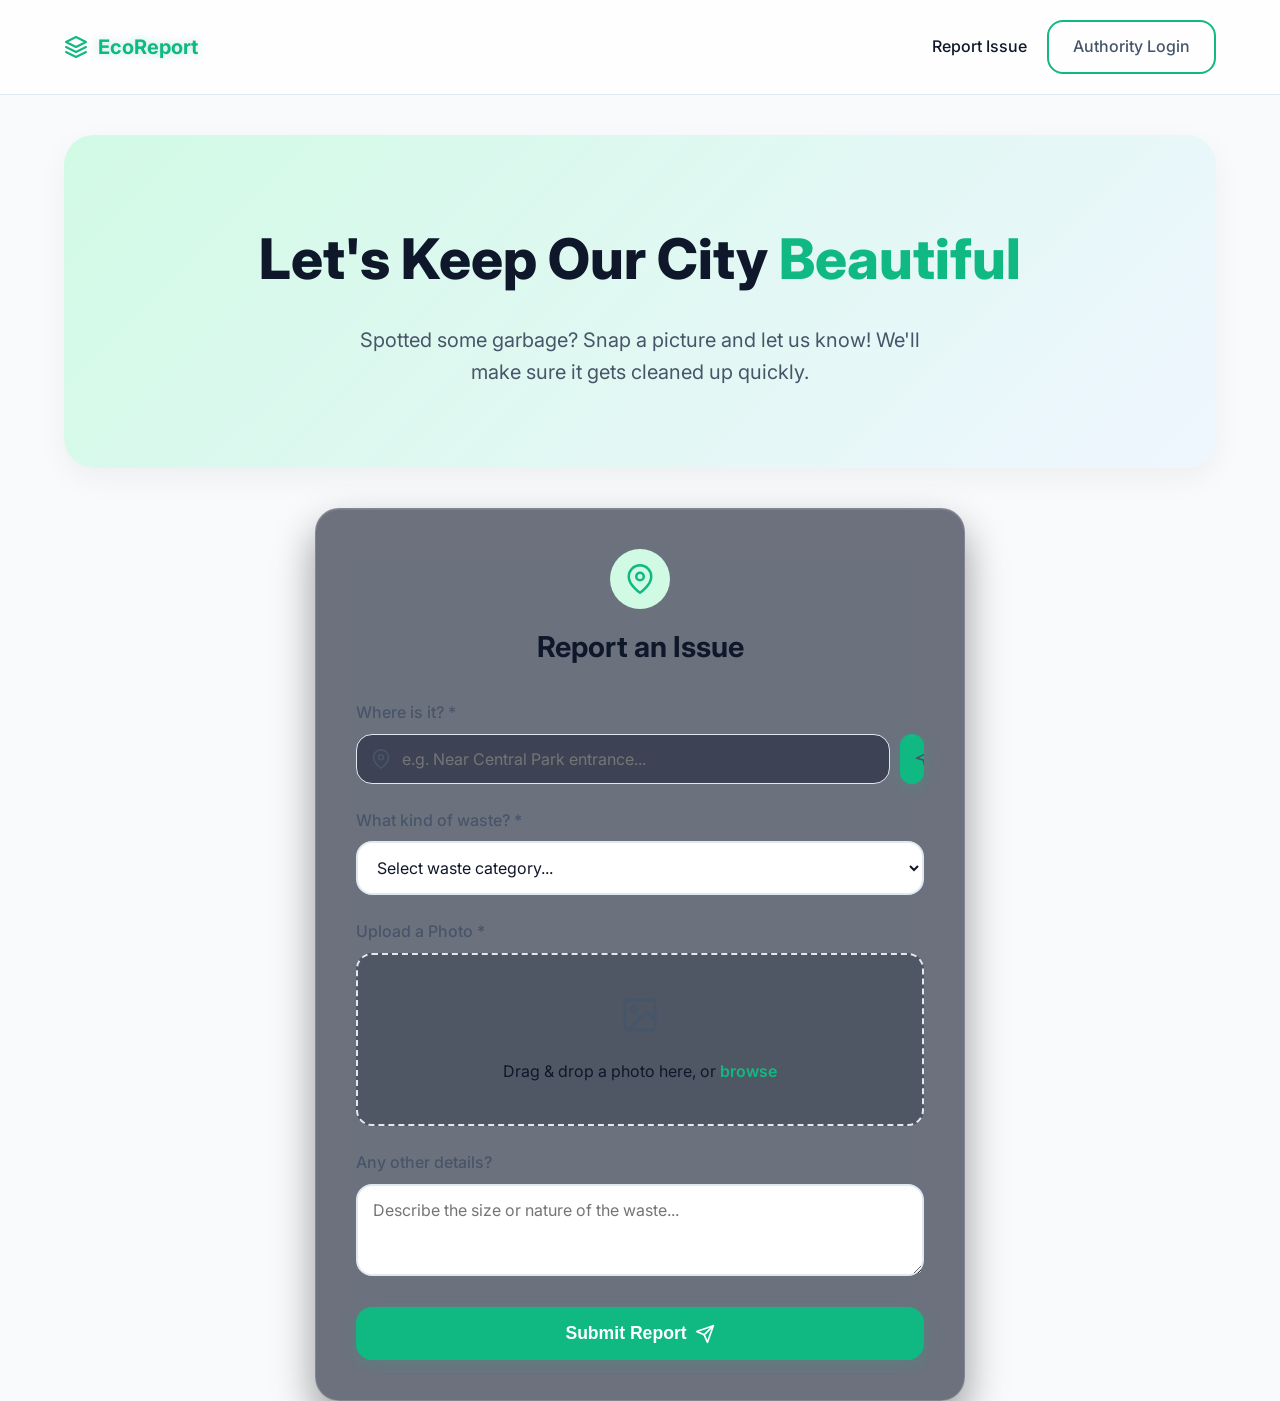
==== frontend/index.html @ 8bbca6fe "Add files via upload" ====
<!DOCTYPE html>
<html lang="en">
<head>
    <meta charset="UTF-8">
    <meta name="viewport" content="width=device-width, initial-scale=1.0">
    <title>EcoReport - Smart Garbage Reporting System</title>
    <meta name="description" content="Report garbage problems in your area. Help municipal authorities track and resolve issues.">
    <link rel="preconnect" href="https://fonts.googleapis.com">
    <link rel="preconnect" href="https://fonts.gstatic.com" crossorigin>
    <link href="https://fonts.googleapis.com/css2?family=Inter:wght@300;400;500;600;700&display=swap" rel="stylesheet">
    <link rel="stylesheet" href="css/style.css">
</head>
<body>
    <nav class="navbar">
        <div class="container nav-container">
            <div class="logo">
                <svg width="24" height="24" viewBox="0 0 24 24" fill="none" stroke="currentColor" stroke-width="2" stroke-linecap="round" stroke-linejoin="round">
                    <path d="M12 2L2 7l10 5 10-5-10-5zM2 17l10 5 10-5M2 12l10 5 10-5"></path>
                </svg>
                <span>EcoReport</span>
            </div>
            <div class="nav-links">
                <a href="index.html" class="active">Report Issue</a>
                <a href="dashboard.html" class="btn-outline">Authority Login</a>
            </div>
        </div>
    </nav>

    <main class="container">
        <section class="hero-vibrant" style="display: flex; justify-content: center; align-items: center; min-height: 300px;">
            <div class="hero-content-vibrant" style="display: flex; flex-direction: column; align-items: center; text-align: center;">
                <h1 style="text-align: center; width: 100%;">Let's Keep Our City <span class="highlight-text">Beautiful</span></h1>
                <p style="text-align: center; width: 100%;">Spotted some garbage? Snap a picture and let us know! We'll make sure it gets cleaned up quickly.</p>
            </div>
        </section>

        <section class="report-section-vibrant">
            <div class="glass-card report-card" style="margin: 0 auto; max-width: 650px;">
                <div style="text-align: center; margin-bottom: 30px;">
                    <div style="background: var(--success-bg); color: var(--success-color); width: 60px; height: 60px; border-radius: 50%; display: flex; align-items: center; justify-content: center; margin: 0 auto 15px;">
                        <svg width="30" height="30" viewBox="0 0 24 24" fill="none" stroke="currentColor" stroke-width="2" stroke-linecap="round" stroke-linejoin="round"><path d="M21 10c0 7-9 13-9 13s-9-6-9-13a9 9 0 0 1 18 0z"></path><circle cx="12" cy="10" r="3"></circle></svg>
                    </div>
                    <h2 style="font-size: 1.8rem; color: var(--text-primary); font-weight: 700;">Report an Issue</h2>
                </div>
                
                <form id="report-form">
                    <div class="form-group">
                        <label for="location">Where is it? *</label>
                        <div class="input-with-icon" style="display: flex; gap: 10px;">
                            <div style="position: relative; flex: 1;">
                                <svg width="20" height="20" viewBox="0 0 24 24" fill="none" stroke="currentColor" stroke-width="2" stroke-linecap="round" stroke-linejoin="round" style="position: absolute; left: 15px; top: 50%; transform: translateY(-50%); color: var(--text-secondary);">
                                    <path d="M21 10c0 7-9 13-9 13s-9-6-9-13a9 9 0 0 1 18 0z"></path>
                                    <circle cx="12" cy="10" r="3"></circle>
                                </svg>
                                <input type="text" id="location" placeholder="e.g. Near Central Park entrance..." required style="width: 100%; padding-left: 45px;">
                            </div>
                            <button type="button" id="geo-btn" class="btn-primary" style="padding: 12px; display: flex; align-items: center; justify-content: center;" title="Use Current Location">
                                <svg width="20" height="20" viewBox="0 0 24 24" fill="none" stroke="currentColor" stroke-width="2" stroke-linecap="round" stroke-linejoin="round">
                                    <polygon points="3 11 22 2 13 21 11 13 3 11"></polygon>
                                </svg>
                            </button>
                        </div>
                    </div>
                    
                    <div class="form-group">
                        <label for="waste-type">What kind of waste? *</label>
                        <select id="waste-type" required style="width: 100%; padding: 14px 15px; background: var(--card-bg); border: 2px solid var(--border-color); border-radius: var(--radius-md); color: var(--text-primary); font-family: inherit; font-size: 1rem; outline: none; transition: var(--transition);">
                            <option value="" disabled selected>Select waste category...</option>
                            <option value="Plastic/Packaging">Plastic & Packaging</option>
                            <option value="Organic/Food">Organic & Food Waste</option>
                            <option value="E-Waste">E-Waste</option>
                            <option value="Construction/Debris">Construction Debris</option>
                            <option value="Mixed/Other">Mixed or Other</option>
                        </select>
                    </div>
                    
                    <div class="form-group">
                        <label>Upload a Photo *</label>
                        <div class="file-upload" id="drop-zone">
                            <svg width="40" height="40" viewBox="0 0 24 24" fill="none" stroke="currentColor" stroke-width="2" stroke-linecap="round" stroke-linejoin="round" class="upload-icon">
                                <rect x="3" y="3" width="18" height="18" rx="2" ry="2"></rect>
                                <circle cx="8.5" cy="8.5" r="1.5"></circle>
                                <polyline points="21 15 16 10 5 21"></polyline>
                            </svg>
                            <p>Drag & drop a photo here, or <span>browse</span></p>
                            <input type="file" id="photo-upload" accept="image/*" required>
                            <img id="image-preview" src="" alt="Preview" style="display: none; border-radius: 12px; margin-top: 15px;">
                        </div>
                    </div>

                    <div class="form-group">
                        <label for="description">Any other details?</label>
                        <textarea id="description" rows="3" placeholder="Describe the size or nature of the waste..." style="width: 100%; padding: 14px 15px; background: var(--card-bg); border: 2px solid var(--border-color); border-radius: var(--radius-md); color: var(--text-primary); font-family: inherit; font-size: 1rem; outline: none; transition: var(--transition); resize: vertical;"></textarea>
                    </div>

                    <button type="submit" class="btn-primary" id="submit-btn" style="width: 100%; justify-content: center; font-size: 1.1rem; padding: 16px;">
                        <span>Submit Report</span>
                        <svg width="20" height="20" viewBox="0 0 24 24" fill="none" stroke="currentColor" stroke-width="2" stroke-linecap="round" stroke-linejoin="round">
                            <line x1="22" y1="2" x2="11" y2="13"></line>
                            <polygon points="22 2 15 22 11 13 2 9 22 2"></polygon>
                        </svg>
                    </button>
                </form>
                
                <div id="success-message" class="success-message" style="display: none; text-align: center; padding: 40px 20px;">
                    <div class="success-icon" style="width: 80px; height: 80px; background: var(--success-bg); color: var(--success-color); border-radius: 50%; display: flex; align-items: center; justify-content: center; margin: 0 auto 20px;">
                        <svg width="40" height="40" viewBox="0 0 24 24" fill="none" stroke="currentColor" stroke-width="3" stroke-linecap="round" stroke-linejoin="round">
                            <polyline points="20 6 9 17 4 12"></polyline>
                        </svg>
                    </div>
                    <h3 style="font-size: 1.8rem; margin-bottom: 10px;">Awesome!</h3>
                    <p style="color: var(--text-secondary); font-size: 1.1rem; margin-bottom: 30px;">Your report has been successfully submitted.<br>Thank you for keeping our city clean!</p>
                    <button class="btn-outline" id="new-report-btn" style="padding: 12px 24px;">Report Another Issue</button>
                </div>
            </div>
        </section>
    </main>

    <script src="js/main.js"></script>
</body>
</html>
---- frontend/css/style.css ----
:root {
    /* Color Palette */
    --primary-color: #10b981;
    --primary-hover: #059669;
    --secondary-color: #3b82f6;
    --bg-color: #f8fafc;
    --card-bg: #ffffff;
    --text-primary: #0f172a;
    --text-secondary: #475569;
    --border-color: #e2e8f0;
    
    /* Status Colors */
    --warning-color: #f59e0b;
    --warning-bg: #fef3c7;
    --success-color: #10b981;
    --success-bg: #d1fae5;

    /* UI Elements */
    --radius-md: 16px;
    --radius-lg: 24px;
    --shadow-glass: 0 10px 40px rgba(0, 0, 0, 0.05);
    --transition: all 0.3s cubic-bezier(0.25, 0.8, 0.25, 1);
}

* {
    margin: 0;
    padding: 0;
    box-sizing: border-box;
}

body {
    font-family: 'Inter', sans-serif;
    background-color: var(--bg-color);
    color: var(--text-primary);
    line-height: 1.6;
    min-height: 100vh;
    background-image: none;
    animation: none;
}

/* Utilities */
.container {
    max-width: 1200px;
    margin: 0 auto;
    padding: 0 24px;
}

.text-warning { color: var(--warning-color); }
.text-success { color: var(--success-color); }
.mt-4 { margin-top: 1rem; }

/* Navigation */
.navbar {
    padding: 20px 0;
    position: sticky;
    top: 0;
    z-index: 100;
    backdrop-filter: blur(12px);
    -webkit-backdrop-filter: blur(12px);
    border-bottom: 1px solid var(--border-color);
    background: rgba(255, 255, 255, 0.8);
}

.nav-container {
    display: flex;
    justify-content: space-between;
    align-items: center;
}

.logo {
    display: flex;
    align-items: center;
    gap: 10px;
    font-size: 1.25rem;
    font-weight: 700;
    color: var(--primary-color);
    text-shadow: 0 0 10px rgba(16, 185, 129, 0.3);
}

.nav-links {
    display: flex;
    gap: 20px;
    align-items: center;
}

.nav-links a {
    color: var(--text-secondary);
    text-decoration: none;
    font-weight: 500;
    transition: var(--transition);
}

.nav-links a:hover, .nav-links a.active {
    color: var(--text-primary);
}

/* Buttons */
.btn-primary, .btn-outline {
    display: inline-flex;
    align-items: center;
    justify-content: center;
    gap: 8px;
    padding: 12px 24px;
    border-radius: var(--radius-md);
    font-weight: 600;
    font-size: 1rem;
    cursor: pointer;
    transition: var(--transition);
    border: none;
}

.btn-primary {
    background: var(--primary-color);
    color: white;
    box-shadow: 0 4px 15px rgba(16, 185, 129, 0.2);
    position: relative;
    overflow: hidden;
    z-index: 1;
}

.btn-primary:hover {
    background: var(--primary-hover);
    transform: translateY(-3px) scale(1.02);
    box-shadow: 0 8px 25px rgba(16, 185, 129, 0.3);
}

.btn-outline {
    background: transparent;
    border: 2px solid var(--primary-color);
    color: var(--primary-color);
    font-weight: 600;
}

.btn-outline:hover {
    background: rgba(16, 185, 129, 0.05);
}

/* Vibrant Hero Section */
.hero-vibrant {
    padding: 80px 20px;
    text-align: center;
    background: linear-gradient(135deg, #d1fae5 0%, #eff6ff 100%);
    border-radius: 30px;
    margin: 40px 0;
    box-shadow: 0 10px 30px rgba(0,0,0,0.05);
}

.hero-content-vibrant h1 {
    font-size: 3.5rem;
    font-weight: 800;
    color: var(--text-primary);
    margin-bottom: 20px;
}

.highlight-text {
    color: var(--primary-color);
}

.hero-content-vibrant p {
    font-size: 1.25rem;
    color: var(--text-secondary);
    max-width: 600px;
    margin: 0 auto;
}

.glass-card {
    background: var(--card-bg);
    border: 1px solid var(--border-color);
    border-radius: var(--radius-lg);
    padding: 40px;
    box-shadow: var(--shadow-glass);
    transition: transform 0.3s ease, box-shadow 0.3s ease;
}

.glass-card:hover {
    transform: translateY(-5px);
    box-shadow: 0 25px 50px rgba(0, 0, 0, 0.08);
}


/* Glassmorphism Cards */
.glass-card {
    background: rgba(15, 23, 42, 0.6);
    backdrop-filter: blur(20px);
    -webkit-backdrop-filter: blur(20px);
    border: 1px solid rgba(255, 255, 255, 0.15);
    border-radius: 24px;
    padding: 40px;
    box-shadow: 0 20px 40px rgba(0, 0, 0, 0.4), inset 0 1px 0 rgba(255, 255, 255, 0.1);
    transition: transform 0.3s ease, box-shadow 0.3s ease;
}

.glass-card:hover {
    transform: translateY(-5px);
    box-shadow: 0 25px 50px rgba(0, 0, 0, 0.5), inset 0 1px 0 rgba(255, 255, 255, 0.2);
}

/* Report Section */
.report-section {
    max-width: 600px;
    margin: 0 auto 80px;
}

.report-card h2 {
    margin-bottom: 30px;
    font-size: 1.75rem;
}

.form-group {
    margin-bottom: 24px;
}

.form-group label {
    display: block;
    margin-bottom: 8px;
    font-weight: 500;
    color: var(--text-secondary);
}

input[type="text"], textarea, select {
    width: 100%;
    padding: 14px;
    background: rgba(15, 23, 42, 0.5);
    border: 1px solid var(--border-color);
    border-radius: var(--radius-md);
    color: var(--text-primary);
    font-family: 'Inter', sans-serif;
    font-size: 1rem;
    transition: var(--transition);
}

input[type="text"]:focus, textarea:focus, select:focus {
    outline: none;
    border-color: var(--primary-color);
    box-shadow: 0 0 0 3px rgba(16, 185, 129, 0.2);
}

.input-with-icon {
    position: relative;
}

.input-with-icon svg {
    position: absolute;
    left: 14px;
    top: 50%;
    transform: translateY(-50%);
    color: var(--text-secondary);
}

.input-with-icon input {
    padding-left: 44px;
}

/* File Upload */
.file-upload {
    border: 2px dashed var(--border-color);
    border-radius: var(--radius-md);
    padding: 40px 20px;
    text-align: center;
    cursor: pointer;
    transition: var(--transition);
    position: relative;
    overflow: hidden;
    background: rgba(15, 23, 42, 0.3);
}

.file-upload:hover, .file-upload.dragover {
    border-color: var(--primary-color);
    background: rgba(16, 185, 129, 0.05);
}

.upload-icon {
    color: var(--text-secondary);
    margin-bottom: 16px;
    transition: var(--transition);
}

.file-upload:hover .upload-icon {
    color: var(--primary-color);
    transform: translateY(-5px);
}

.file-upload p span {
    color: var(--primary-color);
    font-weight: 600;
}

.file-upload input[type="file"] {
    position: absolute;
    top: 0;
    left: 0;
    width: 100%;
    height: 100%;
    opacity: 0;
    cursor: pointer;
}

#image-preview {
    max-width: 100%;
    max-height: 200px;
    border-radius: var(--radius-md);
    margin-top: 16px;
    object-fit: cover;
}

button[type="submit"] {
    width: 100%;
}

/* Success Message */
.success-message {
    text-align: center;
    padding: 20px 0;
    animation: fadeIn 0.5s ease-out;
}

.success-icon {
    width: 64px;
    height: 64px;
    background: var(--success-bg);
    color: var(--success-color);
    border-radius: 50%;
    display: flex;
    align-items: center;
    justify-content: center;
    margin: 0 auto 20px;
}

@keyframes fadeIn {
    from { opacity: 0; transform: translateY(10px); }
    to { opacity: 1; transform: translateY(0); }
}

/* Dashboard */
.dashboard-container {
    padding: 40px 24px;
    max-width: 1400px;
    margin: 0 auto;
}

.dashboard-header {
    display: flex;
    justify-content: space-between;
    align-items: flex-end;
    margin-bottom: 40px;
    flex-wrap: wrap;
    gap: 20px;
}

.dashboard-header h1 {
    font-size: 2.5rem;
    margin-bottom: 8px;
}

.stats-cards {
    display: flex;
    gap: 20px;
}

.stat-card {
    background: var(--card-bg);
    border: 1px solid var(--border-color);
    border-radius: var(--radius-md);
    padding: 20px 30px;
    display: flex;
    flex-direction: column;
    align-items: center;
    min-width: 120px;
}

.stat-label {
    font-size: 0.875rem;
    color: var(--text-secondary);
    text-transform: uppercase;
    letter-spacing: 1px;
}

.stat-value {
    font-size: 2rem;
    font-weight: 700;
}

.controls-section {
    display: flex;
    justify-content: space-between;
    margin-bottom: 30px;
    gap: 20px;
    flex-wrap: wrap;
}

.search-bar {
    position: relative;
    flex-grow: 1;
    max-width: 400px;
}

.search-bar svg {
    position: absolute;
    left: 14px;
    top: 50%;
    transform: translateY(-50%);
    color: var(--text-secondary);
}

.search-bar input {
    padding-left: 44px;
}

/* Complaints Grid */
.complaints-grid {
    display: grid;
    grid-template-columns: repeat(auto-fill, minmax(320px, 1fr));
    gap: 24px;
}

.complaint-card {
    background: var(--card-bg);
    border: 1px solid var(--border-color);
    border-radius: var(--radius-lg);
    overflow: hidden;
    transition: var(--transition);
    display: flex;
    flex-direction: column;
}

.complaint-card:hover {
    transform: translateY(-5px);
    box-shadow: var(--shadow-glass);
    border-color: rgba(255, 255, 255, 0.2);
}

.complaint-image {
    width: 100%;
    height: 200px;
    object-fit: cover;
    cursor: pointer;
    border-bottom: 1px solid var(--border-color);
}

.complaint-details {
    padding: 20px;
    flex-grow: 1;
    display: flex;
    flex-direction: column;
}

.complaint-header {
    display: flex;
    justify-content: space-between;
    align-items: flex-start;
    margin-bottom: 12px;
}

.badge {
    padding: 4px 10px;
    border-radius: 20px;
    font-size: 0.75rem;
    font-weight: 600;
    text-transform: uppercase;
    letter-spacing: 0.5px;
}

.badge-pending {
    background: var(--warning-bg);
    color: var(--warning-color);
}

.badge-resolved {
    background: var(--success-bg);
    color: var(--success-color);
}

.complaint-date {
    font-size: 0.875rem;
    color: var(--text-secondary);
}

.complaint-location {
    font-weight: 600;
    margin-bottom: 8px;
    display: flex;
    align-items: flex-start;
    gap: 8px;
}

.complaint-location svg {
    color: var(--primary-color);
    flex-shrink: 0;
    margin-top: 2px;
}

.complaint-desc {
    color: var(--text-secondary);
    font-size: 0.875rem;
    margin-bottom: 20px;
    flex-grow: 1;
}

.complaint-actions {
    margin-top: auto;
}

.resolve-btn {
    width: 100%;
    background: rgba(16, 185, 129, 0.1);
    color: var(--success-color);
    border: 1px solid rgba(16, 185, 129, 0.2);
}

.resolve-btn:hover {
    background: var(--success-color);
    color: white;
}

.empty-state {
    grid-column: 1 / -1;
    text-align: center;
    padding: 60px 20px;
    color: var(--text-secondary);
}

.empty-state svg {
    margin-bottom: 16px;
    opacity: 0.5;
}

/* Modal */
.modal {
    display: none;
    position: fixed;
    z-index: 1000;
    left: 0;
    top: 0;
    width: 100%;
    height: 100%;
    background-color: rgba(0, 0, 0, 0.9);
    backdrop-filter: blur(5px);
}

.modal-content {
    margin: auto;
    display: block;
    max-width: 90%;
    max-height: 90vh;
    position: relative;
    top: 50%;
    transform: translateY(-50%);
}

#modal-image {
    width: 100%;
    height: auto;
    max-height: 90vh;
    object-fit: contain;
    border-radius: var(--radius-md);
}

.close-modal {
    position: absolute;
    top: -40px;
    right: 0;
    color: #f1f1f1;
    font-size: 40px;
    font-weight: bold;
    cursor: pointer;
}

/* Login Overlay */
.login-overlay {
    position: fixed;
    top: 0;
    left: 0;
    width: 100%;
    height: 100%;
    background: rgba(15, 23, 42, 0.9);
    backdrop-filter: blur(8px);
    display: flex;
    align-items: center;
    justify-content: center;
    z-index: 1000;
}

.login-card {
    width: 100%;
    max-width: 400px;
    text-align: center;
}

.login-card h2 {
    margin-bottom: 10px;
}

.login-card p {
    color: var(--text-secondary);
    margin-bottom: 24px;
    font-size: 0.875rem;
}

.login-card input[type="password"] {
    width: 100%;
    padding: 14px;
    background: rgba(15, 23, 42, 0.5);
    border: 1px solid var(--border-color);
    border-radius: var(--radius-md);
    color: var(--text-primary);
    font-family: 'Inter', sans-serif;
    font-size: 1rem;
    transition: var(--transition);
}

.login-card input[type="password"]:focus {
    outline: none;
    border-color: var(--primary-color);
    box-shadow: 0 0 0 3px rgba(16, 185, 129, 0.2);
}

/* Responsive */
@media (max-width: 768px) {
    .hero h1 { font-size: 2.5rem; }
    .glass-card { padding: 24px; }
    .dashboard-header { flex-direction: column; align-items: flex-start; }
    .controls-section { flex-direction: column; }
    .search-bar { max-width: 100%; }
}
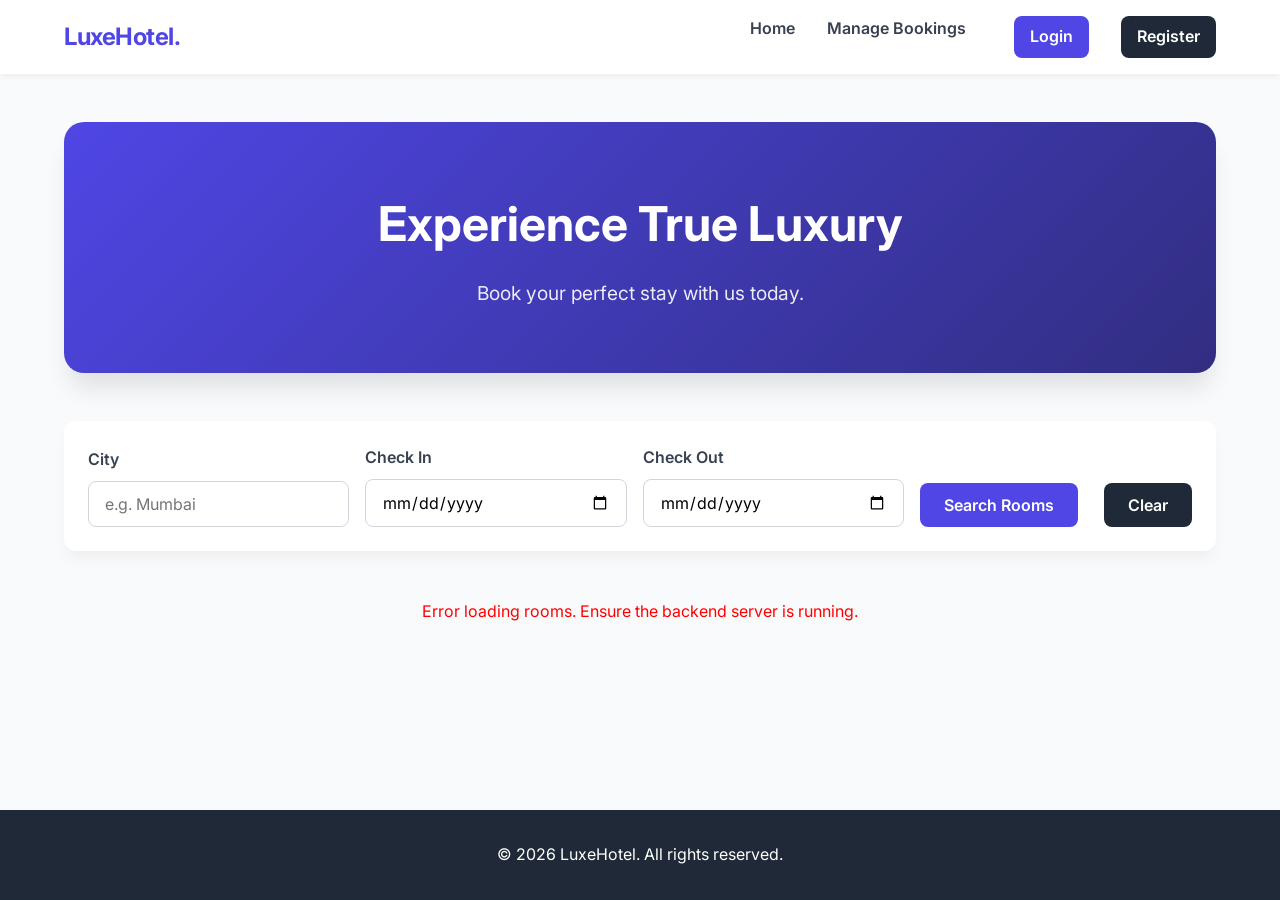
==== commit 8a2da808: "Add files via upload" ====
--- a/frontend/index.html
+++ b/frontend/index.html
@@ -3,119 +3,118 @@
 <head>
     <meta charset="UTF-8">
     <meta name="viewport" content="width=device-width, initial-scale=1.0">
-    <title>EcoReport - Smart Garbage Reporting System</title>
-    <meta name="description" content="Report garbage problems in your area. Help municipal authorities track and resolve issues.">
-    <link rel="preconnect" href="https://fonts.googleapis.com">
-    <link rel="preconnect" href="https://fonts.gstatic.com" crossorigin>
-    <link href="https://fonts.googleapis.com/css2?family=Inter:wght@300;400;500;600;700&display=swap" rel="stylesheet">
+    <title>Home - LuxeHotel</title>
     <link rel="stylesheet" href="css/style.css">
 </head>
 <body>
-    <nav class="navbar">
-        <div class="container nav-container">
-            <div class="logo">
-                <svg width="24" height="24" viewBox="0 0 24 24" fill="none" stroke="currentColor" stroke-width="2" stroke-linecap="round" stroke-linejoin="round">
-                    <path d="M12 2L2 7l10 5 10-5-10-5zM2 17l10 5 10-5M2 12l10 5 10-5"></path>
-                </svg>
-                <span>EcoReport</span>
-            </div>
-            <div class="nav-links">
-                <a href="index.html" class="active">Report Issue</a>
-                <a href="dashboard.html" class="btn-outline">Authority Login</a>
-            </div>
+
+<header>
+    <a href="index.html" class="logo">LuxeHotel.</a>
+    <nav>
+        <ul>
+            <!-- Populated by auth.js -->
+        </ul>
+    </nav>
+</header>
+
+<main>
+    <section class="hero">
+        <h1>Experience True Luxury</h1>
+        <p>Book your perfect stay with us today.</p>
+    </section>
+
+    <form class="search-bar" id="searchForm">
+        <div class="form-group">
+            <label>City</label>
+            <input type="text" id="cityInput" class="form-control" placeholder="e.g. Mumbai">
         </div>
-    </nav>
+        <div class="form-group">
+            <label>Check In</label>
+            <input type="date" id="checkIn" class="form-control">
+        </div>
+        <div class="form-group">
+            <label>Check Out</label>
+            <input type="date" id="checkOut" class="form-control">
+        </div>
+        <button type="submit" class="btn">Search Rooms</button>
+        <button type="button" class="btn btn-secondary" style="margin-left: 10px;" onclick="window.location.href='index.html'">Clear</button>
+    </form>
 
-    <main class="container">
-        <section class="hero-vibrant" style="display: flex; justify-content: center; align-items: center; min-height: 300px;">
-            <div class="hero-content-vibrant" style="display: flex; flex-direction: column; align-items: center; text-align: center;">
-                <h1 style="text-align: center; width: 100%;">Let's Keep Our City <span class="highlight-text">Beautiful</span></h1>
-                <p style="text-align: center; width: 100%;">Spotted some garbage? Snap a picture and let us know! We'll make sure it gets cleaned up quickly.</p>
-            </div>
-        </section>
+    <div class="room-grid" id="roomGrid">
+        <!-- Rooms will be injected here via JavaScript -->
+    </div>
+</main>
 
-        <section class="report-section-vibrant">
-            <div class="glass-card report-card" style="margin: 0 auto; max-width: 650px;">
-                <div style="text-align: center; margin-bottom: 30px;">
-                    <div style="background: var(--success-bg); color: var(--success-color); width: 60px; height: 60px; border-radius: 50%; display: flex; align-items: center; justify-content: center; margin: 0 auto 15px;">
-                        <svg width="30" height="30" viewBox="0 0 24 24" fill="none" stroke="currentColor" stroke-width="2" stroke-linecap="round" stroke-linejoin="round"><path d="M21 10c0 7-9 13-9 13s-9-6-9-13a9 9 0 0 1 18 0z"></path><circle cx="12" cy="10" r="3"></circle></svg>
+<footer>
+    <p>&copy; 2026 LuxeHotel. All rights reserved.</p>
+</footer>
+
+<script src="js/auth.js"></script>
+<script>
+    const API_BASE = 'http://localhost:8080/api';
+
+    document.getElementById('searchForm').addEventListener('submit', function(e) {
+        e.preventDefault();
+        const checkIn = document.getElementById('checkIn').value;
+        const checkOut = document.getElementById('checkOut').value;
+        const city = document.getElementById('cityInput').value;
+        loadRooms(checkIn, checkOut, city, '');
+    });
+
+    async function loadRooms(checkIn = '', checkOut = '', city = '', hotelName = '') {
+        const grid = document.getElementById('roomGrid');
+        grid.innerHTML = '<p style="grid-column: 1 / -1; text-align: center;">Loading rooms...</p>';
+
+        try {
+            let url = `${API_BASE}/rooms`;
+            const params = new URLSearchParams();
+            if (checkIn) params.append('checkIn', checkIn);
+            if (checkOut) params.append('checkOut', checkOut);
+            if (city) params.append('city', city);
+            if (hotelName) params.append('hotelName', hotelName);
+            
+            if (params.toString()) {
+                url += `?${params.toString()}`;
+            }
+
+            const response = await fetch(url);
+            const rooms = await response.json();
+            
+            grid.innerHTML = '';
+
+            if (rooms.length === 0) {
+                grid.innerHTML = '<p style="grid-column: 1 / -1; text-align: center;">No rooms available for the selected criteria.</p>';
+                return;
+            }
+
+            rooms.forEach(room => {
+                const card = document.createElement('div');
+                card.className = 'room-card';
+                card.innerHTML = `
+                    <img src="${room.imageUrl}" alt="Room Image" class="room-img">
+                    <div class="room-details">
+                        <div class="room-type">${room.type} at ${room.hotel.name}, ${room.hotel.city}</div>
+                        <h3>Room ${room.roomNumber}</h3>
+                        <p class="room-price">₹<span>${room.pricePerNight}</span> <span>/ night</span></p>
+                        <p style="margin-bottom: 1rem; color: var(--text-muted); font-size: 0.95rem;">${room.description}</p>
+                        <a href="room-details.html?roomId=${room.id}" class="btn" style="width: 100%;">View Details & Book</a>
                     </div>
-                    <h2 style="font-size: 1.8rem; color: var(--text-primary); font-weight: 700;">Report an Issue</h2>
-                </div>
-                
-                <form id="report-form">
-                    <div class="form-group">
-                        <label for="location">Where is it? *</label>
-                        <div class="input-with-icon" style="display: flex; gap: 10px;">
-                            <div style="position: relative; flex: 1;">
-                                <svg width="20" height="20" viewBox="0 0 24 24" fill="none" stroke="currentColor" stroke-width="2" stroke-linecap="round" stroke-linejoin="round" style="position: absolute; left: 15px; top: 50%; transform: translateY(-50%); color: var(--text-secondary);">
-                                    <path d="M21 10c0 7-9 13-9 13s-9-6-9-13a9 9 0 0 1 18 0z"></path>
-                                    <circle cx="12" cy="10" r="3"></circle>
-                                </svg>
-                                <input type="text" id="location" placeholder="e.g. Near Central Park entrance..." required style="width: 100%; padding-left: 45px;">
-                            </div>
-                            <button type="button" id="geo-btn" class="btn-primary" style="padding: 12px; display: flex; align-items: center; justify-content: center;" title="Use Current Location">
-                                <svg width="20" height="20" viewBox="0 0 24 24" fill="none" stroke="currentColor" stroke-width="2" stroke-linecap="round" stroke-linejoin="round">
-                                    <polygon points="3 11 22 2 13 21 11 13 3 11"></polygon>
-                                </svg>
-                            </button>
-                        </div>
-                    </div>
-                    
-                    <div class="form-group">
-                        <label for="waste-type">What kind of waste? *</label>
-                        <select id="waste-type" required style="width: 100%; padding: 14px 15px; background: var(--card-bg); border: 2px solid var(--border-color); border-radius: var(--radius-md); color: var(--text-primary); font-family: inherit; font-size: 1rem; outline: none; transition: var(--transition);">
-                            <option value="" disabled selected>Select waste category...</option>
-                            <option value="Plastic/Packaging">Plastic & Packaging</option>
-                            <option value="Organic/Food">Organic & Food Waste</option>
-                            <option value="E-Waste">E-Waste</option>
-                            <option value="Construction/Debris">Construction Debris</option>
-                            <option value="Mixed/Other">Mixed or Other</option>
-                        </select>
-                    </div>
-                    
-                    <div class="form-group">
-                        <label>Upload a Photo *</label>
-                        <div class="file-upload" id="drop-zone">
-                            <svg width="40" height="40" viewBox="0 0 24 24" fill="none" stroke="currentColor" stroke-width="2" stroke-linecap="round" stroke-linejoin="round" class="upload-icon">
-                                <rect x="3" y="3" width="18" height="18" rx="2" ry="2"></rect>
-                                <circle cx="8.5" cy="8.5" r="1.5"></circle>
-                                <polyline points="21 15 16 10 5 21"></polyline>
-                            </svg>
-                            <p>Drag & drop a photo here, or <span>browse</span></p>
-                            <input type="file" id="photo-upload" accept="image/*" required>
-                            <img id="image-preview" src="" alt="Preview" style="display: none; border-radius: 12px; margin-top: 15px;">
-                        </div>
-                    </div>
+                `;
+                grid.appendChild(card);
+            });
+        } catch (error) {
+            grid.innerHTML = '<p style="grid-column: 1 / -1; text-align: center; color: red;">Error loading rooms. Ensure the backend server is running.</p>';
+            console.error(error);
+        }
+    }
 
-                    <div class="form-group">
-                        <label for="description">Any other details?</label>
-                        <textarea id="description" rows="3" placeholder="Describe the size or nature of the waste..." style="width: 100%; padding: 14px 15px; background: var(--card-bg); border: 2px solid var(--border-color); border-radius: var(--radius-md); color: var(--text-primary); font-family: inherit; font-size: 1rem; outline: none; transition: var(--transition); resize: vertical;"></textarea>
-                    </div>
+    
+    document.getElementById('checkIn').addEventListener('change', function() {
+        document.getElementById('checkOut').min = this.value;
+    });
 
-                    <button type="submit" class="btn-primary" id="submit-btn" style="width: 100%; justify-content: center; font-size: 1.1rem; padding: 16px;">
-                        <span>Submit Report</span>
-                        <svg width="20" height="20" viewBox="0 0 24 24" fill="none" stroke="currentColor" stroke-width="2" stroke-linecap="round" stroke-linejoin="round">
-                            <line x1="22" y1="2" x2="11" y2="13"></line>
-                            <polygon points="22 2 15 22 11 13 2 9 22 2"></polygon>
-                        </svg>
-                    </button>
-                </form>
-                
-                <div id="success-message" class="success-message" style="display: none; text-align: center; padding: 40px 20px;">
-                    <div class="success-icon" style="width: 80px; height: 80px; background: var(--success-bg); color: var(--success-color); border-radius: 50%; display: flex; align-items: center; justify-content: center; margin: 0 auto 20px;">
-                        <svg width="40" height="40" viewBox="0 0 24 24" fill="none" stroke="currentColor" stroke-width="3" stroke-linecap="round" stroke-linejoin="round">
-                            <polyline points="20 6 9 17 4 12"></polyline>
-                        </svg>
-                    </div>
-                    <h3 style="font-size: 1.8rem; margin-bottom: 10px;">Awesome!</h3>
-                    <p style="color: var(--text-secondary); font-size: 1.1rem; margin-bottom: 30px;">Your report has been successfully submitted.<br>Thank you for keeping our city clean!</p>
-                    <button class="btn-outline" id="new-report-btn" style="padding: 12px 24px;">Report Another Issue</button>
-                </div>
-            </div>
-        </section>
-    </main>
-
-    <script src="js/main.js"></script>
+   
+    loadRooms();
+</script>
 </body>
 </html>
--- a/frontend/css/style.css
+++ b/frontend/css/style.css
@@ -1,624 +1,269 @@
+@import url('https://fonts.googleapis.com/css2?family=Inter:wght@300;400;600;700&display=swap');
+
 :root {
-    /* Color Palette */
-    --primary-color: #10b981;
-    --primary-hover: #059669;
-    --secondary-color: #3b82f6;
-    --bg-color: #f8fafc;
-    --card-bg: #ffffff;
-    --text-primary: #0f172a;
-    --text-secondary: #475569;
-    --border-color: #e2e8f0;
-    
-    /* Status Colors */
-    --warning-color: #f59e0b;
-    --warning-bg: #fef3c7;
-    --success-color: #10b981;
-    --success-bg: #d1fae5;
-
-    /* UI Elements */
-    --radius-md: 16px;
-    --radius-lg: 24px;
-    --shadow-glass: 0 10px 40px rgba(0, 0, 0, 0.05);
-    --transition: all 0.3s cubic-bezier(0.25, 0.8, 0.25, 1);
+    --primary: #4F46E5;
+    --primary-hover: #4338CA;
+    --secondary: #10B981;
+    --dark: #1F2937;
+    --light: #F9FAFB;
+    --white: #FFFFFF;
+    --text-main: #374151;
+    --text-muted: #6B7280;
+    --glass-bg: rgba(255, 255, 255, 0.9);
+    --glass-border: rgba(255, 255, 255, 0.2);
 }
 
 * {
     margin: 0;
     padding: 0;
     box-sizing: border-box;
+    font-family: 'Inter', sans-serif;
 }
 
 body {
-    font-family: 'Inter', sans-serif;
-    background-color: var(--bg-color);
-    color: var(--text-primary);
+    background-color: var(--light);
+    color: var(--text-main);
     line-height: 1.6;
+    display: flex;
+    flex-direction: column;
     min-height: 100vh;
-    background-image: none;
-    animation: none;
-}
-
-/* Utilities */
-.container {
-    max-width: 1200px;
-    margin: 0 auto;
-    padding: 0 24px;
-}
-
-.text-warning { color: var(--warning-color); }
-.text-success { color: var(--success-color); }
-.mt-4 { margin-top: 1rem; }
-
-/* Navigation */
-.navbar {
-    padding: 20px 0;
+}
+
+
+header {
+    background: var(--white);
+    padding: 1rem 5%;
+    box-shadow: 0 4px 6px -1px rgba(0, 0, 0, 0.05);
     position: sticky;
     top: 0;
     z-index: 100;
-    backdrop-filter: blur(12px);
-    -webkit-backdrop-filter: blur(12px);
-    border-bottom: 1px solid var(--border-color);
-    background: rgba(255, 255, 255, 0.8);
-}
-
-.nav-container {
     display: flex;
     justify-content: space-between;
     align-items: center;
 }
 
 .logo {
-    display: flex;
-    align-items: center;
-    gap: 10px;
-    font-size: 1.25rem;
+    font-size: 1.5rem;
     font-weight: 700;
-    color: var(--primary-color);
-    text-shadow: 0 0 10px rgba(16, 185, 129, 0.3);
-}
-
-.nav-links {
-    display: flex;
-    gap: 20px;
-    align-items: center;
-}
-
-.nav-links a {
-    color: var(--text-secondary);
+    color: var(--primary);
     text-decoration: none;
-    font-weight: 500;
-    transition: var(--transition);
-}
-
-.nav-links a:hover, .nav-links a.active {
-    color: var(--text-primary);
-}
-
-/* Buttons */
-.btn-primary, .btn-outline {
-    display: inline-flex;
-    align-items: center;
-    justify-content: center;
-    gap: 8px;
-    padding: 12px 24px;
-    border-radius: var(--radius-md);
-    font-weight: 600;
-    font-size: 1rem;
-    cursor: pointer;
-    transition: var(--transition);
-    border: none;
-}
-
-.btn-primary {
-    background: var(--primary-color);
-    color: white;
-    box-shadow: 0 4px 15px rgba(16, 185, 129, 0.2);
-    position: relative;
-    overflow: hidden;
-    z-index: 1;
-}
-
-.btn-primary:hover {
-    background: var(--primary-hover);
-    transform: translateY(-3px) scale(1.02);
-    box-shadow: 0 8px 25px rgba(16, 185, 129, 0.3);
-}
-
-.btn-outline {
-    background: transparent;
-    border: 2px solid var(--primary-color);
-    color: var(--primary-color);
-    font-weight: 600;
-}
-
-.btn-outline:hover {
-    background: rgba(16, 185, 129, 0.05);
-}
-
-/* Vibrant Hero Section */
-.hero-vibrant {
-    padding: 80px 20px;
+    letter-spacing: -0.5px;
+}
+
+nav ul {
+    list-style: none;
+    display: flex;
+    gap: 2rem;
+}
+
+nav ul li a {
+    text-decoration: none;
+    color: var(--text-main);
+    font-weight: 600;
+    transition: color 0.3s ease;
+}
+
+nav ul li a:hover {
+    color: var(--primary);
+}
+
+
+main {
+    flex: 1;
+    padding: 3rem 5%;
+    max-width: 1400px;
+    margin: 0 auto;
+    width: 100%;
+}
+
+
+.hero {
     text-align: center;
-    background: linear-gradient(135deg, #d1fae5 0%, #eff6ff 100%);
-    border-radius: 30px;
-    margin: 40px 0;
-    box-shadow: 0 10px 30px rgba(0,0,0,0.05);
-}
-
-.hero-content-vibrant h1 {
-    font-size: 3.5rem;
-    font-weight: 800;
-    color: var(--text-primary);
-    margin-bottom: 20px;
-}
-
-.highlight-text {
-    color: var(--primary-color);
-}
-
-.hero-content-vibrant p {
-    font-size: 1.25rem;
-    color: var(--text-secondary);
+    padding: 4rem 2rem;
+    background: linear-gradient(135deg, var(--primary) 0%, #312E81 100%);
+    color: var(--white);
+    border-radius: 20px;
+    margin-bottom: 3rem;
+    box-shadow: 0 20px 25px -5px rgba(0, 0, 0, 0.1);
+}
+
+.hero h1 {
+    font-size: 3rem;
+    margin-bottom: 1rem;
+}
+
+.hero p {
+    font-size: 1.2rem;
+    opacity: 0.9;
+}
+
+
+.glass-form {
+    background: var(--white);
+    padding: 2.5rem;
+    border-radius: 16px;
+    box-shadow: 0 10px 15px -3px rgba(0, 0, 0, 0.05);
     max-width: 600px;
     margin: 0 auto;
 }
 
-.glass-card {
-    background: var(--card-bg);
-    border: 1px solid var(--border-color);
-    border-radius: var(--radius-lg);
-    padding: 40px;
-    box-shadow: var(--shadow-glass);
-    transition: transform 0.3s ease, box-shadow 0.3s ease;
-}
-
-.glass-card:hover {
-    transform: translateY(-5px);
-    box-shadow: 0 25px 50px rgba(0, 0, 0, 0.08);
-}
-
-
-/* Glassmorphism Cards */
-.glass-card {
-    background: rgba(15, 23, 42, 0.6);
-    backdrop-filter: blur(20px);
-    -webkit-backdrop-filter: blur(20px);
-    border: 1px solid rgba(255, 255, 255, 0.15);
-    border-radius: 24px;
-    padding: 40px;
-    box-shadow: 0 20px 40px rgba(0, 0, 0, 0.4), inset 0 1px 0 rgba(255, 255, 255, 0.1);
-    transition: transform 0.3s ease, box-shadow 0.3s ease;
-}
-
-.glass-card:hover {
-    transform: translateY(-5px);
-    box-shadow: 0 25px 50px rgba(0, 0, 0, 0.5), inset 0 1px 0 rgba(255, 255, 255, 0.2);
-}
-
-/* Report Section */
-.report-section {
-    max-width: 600px;
-    margin: 0 auto 80px;
-}
-
-.report-card h2 {
-    margin-bottom: 30px;
-    font-size: 1.75rem;
-}
-
 .form-group {
-    margin-bottom: 24px;
+    margin-bottom: 1.5rem;
 }
 
 .form-group label {
     display: block;
-    margin-bottom: 8px;
-    font-weight: 500;
-    color: var(--text-secondary);
-}
-
-input[type="text"], textarea, select {
+    margin-bottom: 0.5rem;
+    font-weight: 600;
+    color: var(--text-main);
+}
+
+.form-control {
     width: 100%;
-    padding: 14px;
-    background: rgba(15, 23, 42, 0.5);
-    border: 1px solid var(--border-color);
-    border-radius: var(--radius-md);
-    color: var(--text-primary);
-    font-family: 'Inter', sans-serif;
+    padding: 0.75rem 1rem;
+    border: 1px solid #D1D5DB;
+    border-radius: 8px;
     font-size: 1rem;
-    transition: var(--transition);
-}
-
-input[type="text"]:focus, textarea:focus, select:focus {
+    transition: all 0.3s ease;
+}
+
+.form-control:focus {
     outline: none;
-    border-color: var(--primary-color);
-    box-shadow: 0 0 0 3px rgba(16, 185, 129, 0.2);
-}
-
-.input-with-icon {
-    position: relative;
-}
-
-.input-with-icon svg {
-    position: absolute;
-    left: 14px;
-    top: 50%;
-    transform: translateY(-50%);
-    color: var(--text-secondary);
-}
-
-.input-with-icon input {
-    padding-left: 44px;
-}
-
-/* File Upload */
-.file-upload {
-    border: 2px dashed var(--border-color);
-    border-radius: var(--radius-md);
-    padding: 40px 20px;
+    border-color: var(--primary);
+    box-shadow: 0 0 0 3px rgba(79, 70, 229, 0.2);
+}
+
+.btn {
+    display: inline-block;
+    padding: 0.75rem 1.5rem;
+    background: var(--primary);
+    color: var(--white);
+    border: none;
+    border-radius: 8px;
+    font-size: 1rem;
+    font-weight: 600;
+    cursor: pointer;
+    text-decoration: none;
+    transition: transform 0.2s, background 0.2s;
     text-align: center;
-    cursor: pointer;
-    transition: var(--transition);
-    position: relative;
+}
+
+.btn:hover {
+    background: var(--primary-hover);
+    transform: translateY(-2px);
+}
+
+.btn-secondary {
+    background: var(--dark);
+}
+
+.btn-secondary:hover {
+    background: #111827;
+}
+
+.btn-danger {
+    background: #EF4444;
+}
+
+.btn-danger:hover {
+    background: #DC2626;
+}
+
+
+.room-grid {
+    display: grid;
+    grid-template-columns: repeat(auto-fill, minmax(320px, 1fr));
+    gap: 2rem;
+}
+
+.room-card {
+    background: var(--white);
+    border-radius: 16px;
     overflow: hidden;
-    background: rgba(15, 23, 42, 0.3);
-}
-
-.file-upload:hover, .file-upload.dragover {
-    border-color: var(--primary-color);
-    background: rgba(16, 185, 129, 0.05);
-}
-
-.upload-icon {
-    color: var(--text-secondary);
-    margin-bottom: 16px;
-    transition: var(--transition);
-}
-
-.file-upload:hover .upload-icon {
-    color: var(--primary-color);
-    transform: translateY(-5px);
-}
-
-.file-upload p span {
-    color: var(--primary-color);
-    font-weight: 600;
-}
-
-.file-upload input[type="file"] {
-    position: absolute;
-    top: 0;
-    left: 0;
+    box-shadow: 0 4px 6px -1px rgba(0, 0, 0, 0.05);
+    transition: transform 0.3s ease, box-shadow 0.3s ease;
+}
+
+.room-card:hover {
+    transform: translateY(-10px);
+    box-shadow: 0 20px 25px -5px rgba(0, 0, 0, 0.1);
+}
+
+.room-img {
     width: 100%;
-    height: 100%;
-    opacity: 0;
-    cursor: pointer;
-}
-
-#image-preview {
-    max-width: 100%;
-    max-height: 200px;
-    border-radius: var(--radius-md);
-    margin-top: 16px;
+    height: 220px;
     object-fit: cover;
 }
 
-button[type="submit"] {
-    width: 100%;
-}
-
-/* Success Message */
-.success-message {
-    text-align: center;
-    padding: 20px 0;
-    animation: fadeIn 0.5s ease-out;
-}
-
-.success-icon {
-    width: 64px;
-    height: 64px;
-    background: var(--success-bg);
-    color: var(--success-color);
-    border-radius: 50%;
-    display: flex;
-    align-items: center;
-    justify-content: center;
-    margin: 0 auto 20px;
-}
-
-@keyframes fadeIn {
-    from { opacity: 0; transform: translateY(10px); }
-    to { opacity: 1; transform: translateY(0); }
-}
-
-/* Dashboard */
-.dashboard-container {
-    padding: 40px 24px;
-    max-width: 1400px;
-    margin: 0 auto;
-}
-
-.dashboard-header {
-    display: flex;
-    justify-content: space-between;
-    align-items: flex-end;
-    margin-bottom: 40px;
-    flex-wrap: wrap;
-    gap: 20px;
-}
-
-.dashboard-header h1 {
-    font-size: 2.5rem;
-    margin-bottom: 8px;
-}
-
-.stats-cards {
-    display: flex;
-    gap: 20px;
-}
-
-.stat-card {
-    background: var(--card-bg);
-    border: 1px solid var(--border-color);
-    border-radius: var(--radius-md);
-    padding: 20px 30px;
-    display: flex;
-    flex-direction: column;
-    align-items: center;
-    min-width: 120px;
-}
-
-.stat-label {
+.room-details {
+    padding: 1.5rem;
+}
+
+.room-type {
     font-size: 0.875rem;
-    color: var(--text-secondary);
     text-transform: uppercase;
     letter-spacing: 1px;
-}
-
-.stat-value {
-    font-size: 2rem;
+    color: var(--primary);
     font-weight: 700;
-}
-
-.controls-section {
-    display: flex;
-    justify-content: space-between;
-    margin-bottom: 30px;
-    gap: 20px;
+    margin-bottom: 0.5rem;
+}
+
+.room-price {
+    font-size: 1.5rem;
+    font-weight: 700;
+    color: var(--dark);
+    margin-bottom: 1rem;
+}
+
+.room-price span {
+    font-size: 1rem;
+    color: var(--text-muted);
+    font-weight: 400;
+}
+
+
+.alert {
+    padding: 1rem;
+    border-radius: 8px;
+    margin-bottom: 1.5rem;
+    font-weight: 600;
+}
+
+.alert-error {
+    background: #FEE2E2;
+    color: #991B1B;
+    border-left: 4px solid #EF4444;
+}
+
+.alert-success {
+    background: #D1FAE5;
+    color: #065F46;
+    border-left: 4px solid #10B981;
+}
+
+
+.search-bar {
+    background: var(--white);
+    padding: 1.5rem;
+    border-radius: 12px;
+    box-shadow: 0 10px 15px -3px rgba(0, 0, 0, 0.05);
+    display: flex;
+    gap: 1rem;
+    align-items: flex-end;
+    margin-bottom: 3rem;
     flex-wrap: wrap;
 }
 
-.search-bar {
-    position: relative;
-    flex-grow: 1;
-    max-width: 400px;
-}
-
-.search-bar svg {
-    position: absolute;
-    left: 14px;
-    top: 50%;
-    transform: translateY(-50%);
-    color: var(--text-secondary);
-}
-
-.search-bar input {
-    padding-left: 44px;
-}
-
-/* Complaints Grid */
-.complaints-grid {
-    display: grid;
-    grid-template-columns: repeat(auto-fill, minmax(320px, 1fr));
-    gap: 24px;
-}
-
-.complaint-card {
-    background: var(--card-bg);
-    border: 1px solid var(--border-color);
-    border-radius: var(--radius-lg);
-    overflow: hidden;
-    transition: var(--transition);
-    display: flex;
-    flex-direction: column;
-}
-
-.complaint-card:hover {
-    transform: translateY(-5px);
-    box-shadow: var(--shadow-glass);
-    border-color: rgba(255, 255, 255, 0.2);
-}
-
-.complaint-image {
-    width: 100%;
-    height: 200px;
-    object-fit: cover;
-    cursor: pointer;
-    border-bottom: 1px solid var(--border-color);
-}
-
-.complaint-details {
-    padding: 20px;
-    flex-grow: 1;
-    display: flex;
-    flex-direction: column;
-}
-
-.complaint-header {
-    display: flex;
-    justify-content: space-between;
-    align-items: flex-start;
-    margin-bottom: 12px;
-}
-
-.badge {
-    padding: 4px 10px;
-    border-radius: 20px;
-    font-size: 0.75rem;
-    font-weight: 600;
-    text-transform: uppercase;
-    letter-spacing: 0.5px;
-}
-
-.badge-pending {
-    background: var(--warning-bg);
-    color: var(--warning-color);
-}
-
-.badge-resolved {
-    background: var(--success-bg);
-    color: var(--success-color);
-}
-
-.complaint-date {
-    font-size: 0.875rem;
-    color: var(--text-secondary);
-}
-
-.complaint-location {
-    font-weight: 600;
-    margin-bottom: 8px;
-    display: flex;
-    align-items: flex-start;
-    gap: 8px;
-}
-
-.complaint-location svg {
-    color: var(--primary-color);
-    flex-shrink: 0;
-    margin-top: 2px;
-}
-
-.complaint-desc {
-    color: var(--text-secondary);
-    font-size: 0.875rem;
-    margin-bottom: 20px;
-    flex-grow: 1;
-}
-
-.complaint-actions {
+.search-bar .form-group {
+    margin-bottom: 0;
+    flex: 1;
+}
+
+
+footer {
+    background: var(--dark);
+    color: var(--white);
+    text-align: center;
+    padding: 2rem;
     margin-top: auto;
 }
-
-.resolve-btn {
-    width: 100%;
-    background: rgba(16, 185, 129, 0.1);
-    color: var(--success-color);
-    border: 1px solid rgba(16, 185, 129, 0.2);
-}
-
-.resolve-btn:hover {
-    background: var(--success-color);
-    color: white;
-}
-
-.empty-state {
-    grid-column: 1 / -1;
-    text-align: center;
-    padding: 60px 20px;
-    color: var(--text-secondary);
-}
-
-.empty-state svg {
-    margin-bottom: 16px;
-    opacity: 0.5;
-}
-
-/* Modal */
-.modal {
-    display: none;
-    position: fixed;
-    z-index: 1000;
-    left: 0;
-    top: 0;
-    width: 100%;
-    height: 100%;
-    background-color: rgba(0, 0, 0, 0.9);
-    backdrop-filter: blur(5px);
-}
-
-.modal-content {
-    margin: auto;
-    display: block;
-    max-width: 90%;
-    max-height: 90vh;
-    position: relative;
-    top: 50%;
-    transform: translateY(-50%);
-}
-
-#modal-image {
-    width: 100%;
-    height: auto;
-    max-height: 90vh;
-    object-fit: contain;
-    border-radius: var(--radius-md);
-}
-
-.close-modal {
-    position: absolute;
-    top: -40px;
-    right: 0;
-    color: #f1f1f1;
-    font-size: 40px;
-    font-weight: bold;
-    cursor: pointer;
-}
-
-/* Login Overlay */
-.login-overlay {
-    position: fixed;
-    top: 0;
-    left: 0;
-    width: 100%;
-    height: 100%;
-    background: rgba(15, 23, 42, 0.9);
-    backdrop-filter: blur(8px);
-    display: flex;
-    align-items: center;
-    justify-content: center;
-    z-index: 1000;
-}
-
-.login-card {
-    width: 100%;
-    max-width: 400px;
-    text-align: center;
-}
-
-.login-card h2 {
-    margin-bottom: 10px;
-}
-
-.login-card p {
-    color: var(--text-secondary);
-    margin-bottom: 24px;
-    font-size: 0.875rem;
-}
-
-.login-card input[type="password"] {
-    width: 100%;
-    padding: 14px;
-    background: rgba(15, 23, 42, 0.5);
-    border: 1px solid var(--border-color);
-    border-radius: var(--radius-md);
-    color: var(--text-primary);
-    font-family: 'Inter', sans-serif;
-    font-size: 1rem;
-    transition: var(--transition);
-}
-
-.login-card input[type="password"]:focus {
-    outline: none;
-    border-color: var(--primary-color);
-    box-shadow: 0 0 0 3px rgba(16, 185, 129, 0.2);
-}
-
-/* Responsive */
-@media (max-width: 768px) {
-    .hero h1 { font-size: 2.5rem; }
-    .glass-card { padding: 24px; }
-    .dashboard-header { flex-direction: column; align-items: flex-start; }
-    .controls-section { flex-direction: column; }
-    .search-bar { max-width: 100%; }
-}
